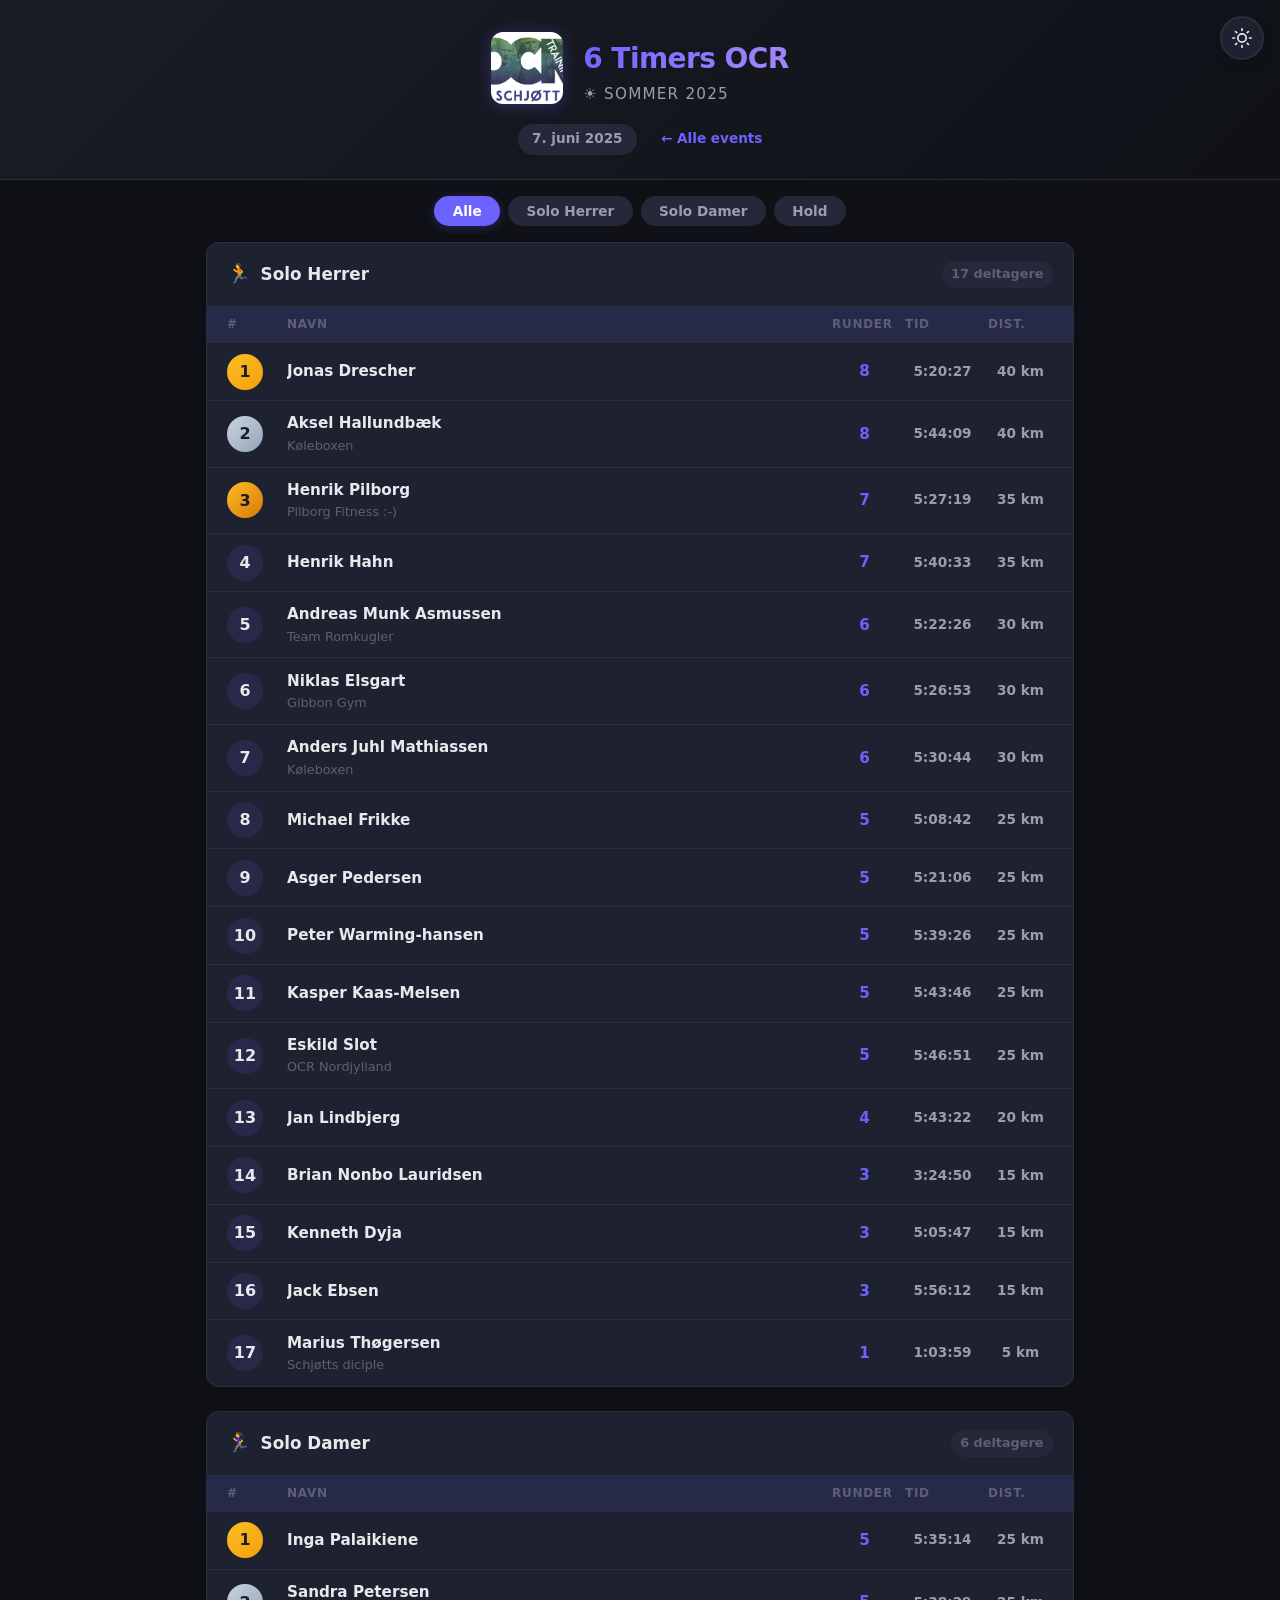
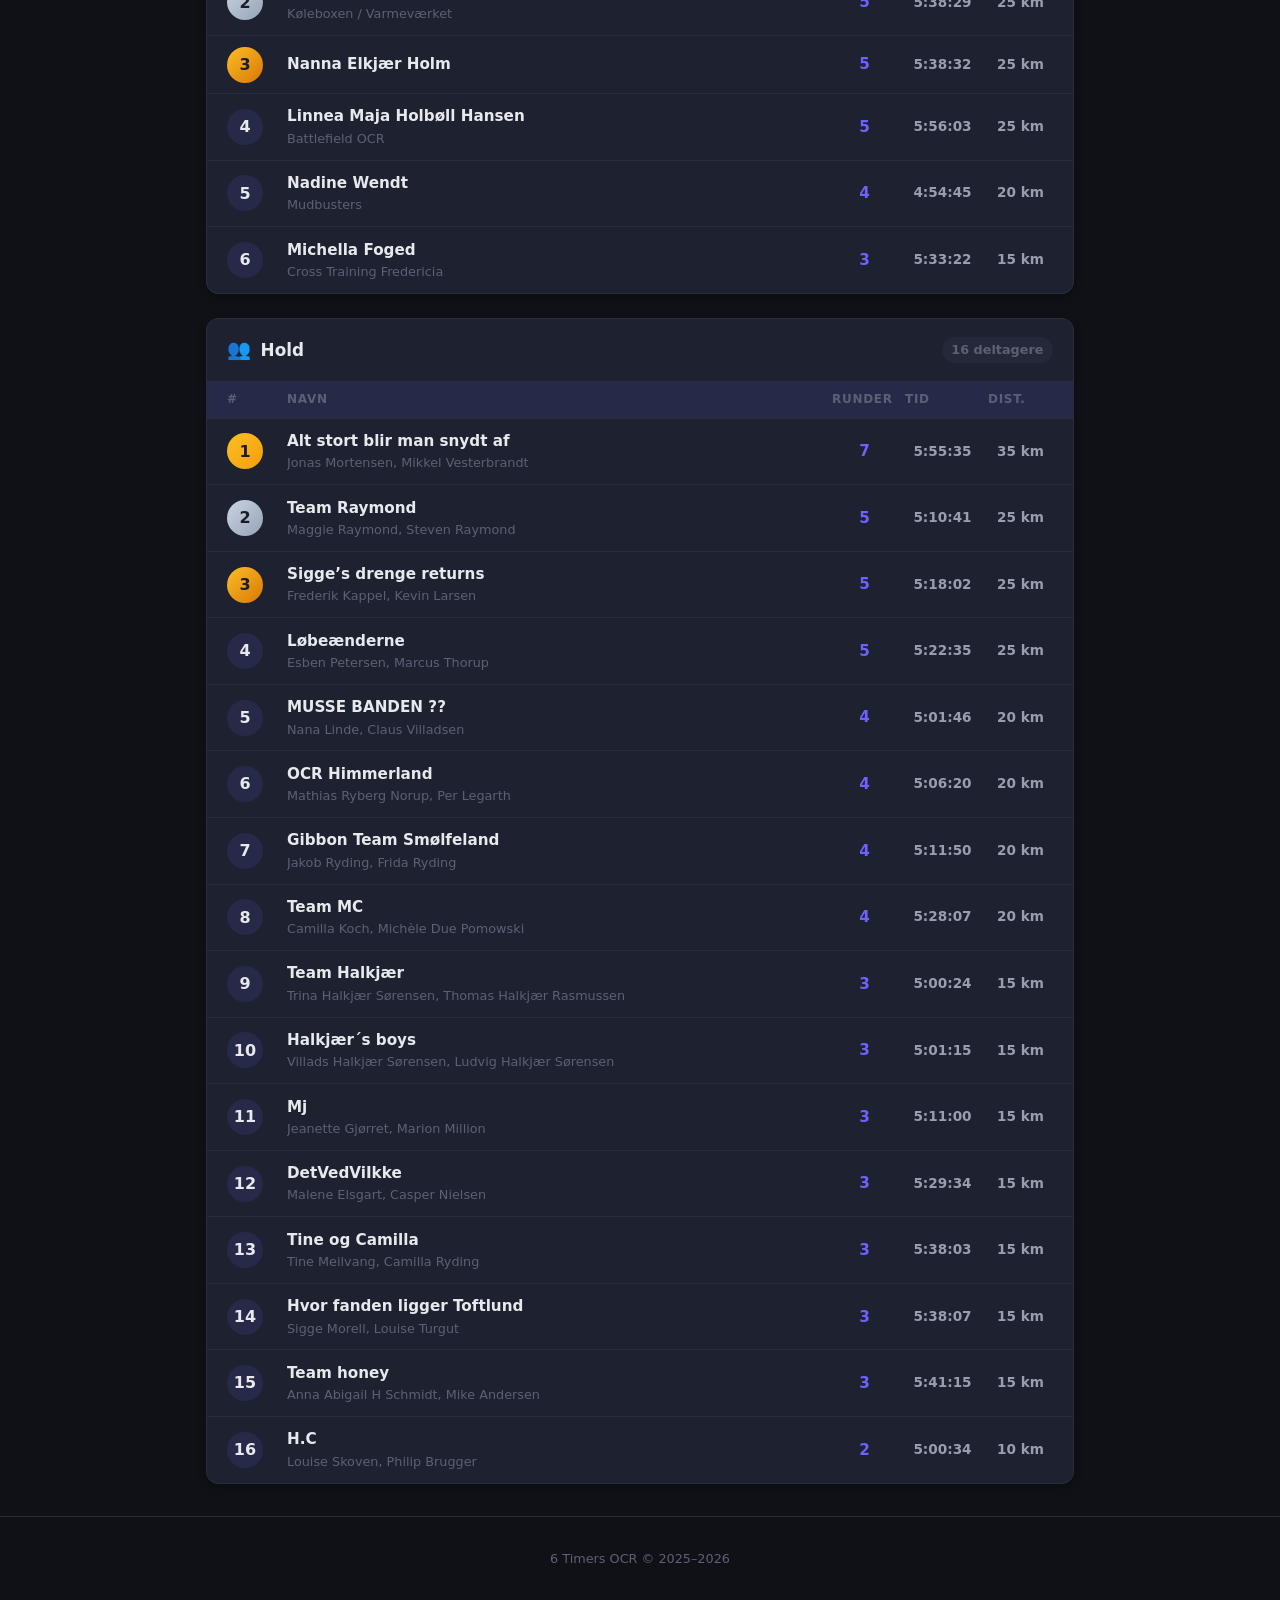
==== sommer-2025.html @ 43be086b "results 2026" ====
<!doctype html>
<html lang="da" data-theme="dark">
  <head>
    <meta charset="UTF-8" />
    <meta name="viewport" content="width=device-width, initial-scale=1.0" />
    <link rel="stylesheet" href="styles.css" />
    <title>Sommer 2025 — 6 Timers OCR</title>
    <link rel="icon" href="ocr.png" type="image/png" />
  </head>
  <body>
    <!-- Theme toggle -->
    <button class="theme-toggle" id="themeToggle" aria-label="Skift tema">
      <svg
        class="icon sun"
        viewBox="0 0 24 24"
        fill="none"
        stroke="currentColor"
        stroke-width="2"
      >
        <circle cx="12" cy="12" r="5" />
        <line x1="12" y1="1" x2="12" y2="3" />
        <line x1="12" y1="21" x2="12" y2="23" />
        <line x1="4.22" y1="4.22" x2="5.64" y2="5.64" />
        <line x1="18.36" y1="18.36" x2="19.78" y2="19.78" />
        <line x1="1" y1="12" x2="3" y2="12" />
        <line x1="21" y1="12" x2="23" y2="12" />
        <line x1="4.22" y1="19.78" x2="5.64" y2="18.36" />
        <line x1="18.36" y1="5.64" x2="19.78" y2="4.22" />
      </svg>
      <svg
        class="icon moon"
        viewBox="0 0 24 24"
        fill="none"
        stroke="currentColor"
        stroke-width="2"
      >
        <path d="M21 12.79A9 9 0 1 1 11.21 3 7 7 0 0 0 21 12.79z" />
      </svg>
    </button>

    <header class="site-header">
      <div class="logo-area">
        <a href="index.html"
          ><img src="ocr.png" alt="6 timers OCR logo" class="logo"
        /></a>
        <div class="header-text">
          <h1>6 Timers OCR</h1>
          <p class="subtitle">&#9728; Sommer 2025</p>
        </div>
      </div>
      <div class="event-meta">
        <span class="event-date-badge">7. juni 2025</span>
        <a href="index.html" class="back-link">&larr; Alle events</a>
      </div>
    </header>

    <div class="category-filters" id="categoryFilters">
      <button class="pill active" data-category="all">Alle</button>
      <button class="pill" data-category="soloMales">Solo Herrer</button>
      <button class="pill" data-category="soloFemales">Solo Damer</button>
      <button class="pill" data-category="teams">Hold</button>
    </div>

    <main class="results-container" id="resultsContainer"></main>

    <div class="overlay-backdrop" id="overlayBackdrop">
      <div class="detail-overlay" id="detailOverlay"></div>
    </div>

    <footer class="site-footer">
      <p>6 Timers OCR &copy; 2025&ndash;2026</p>
    </footer>

    <script>
      const EVENT_KEY = "2025_winter";
    </script>
    <script src="app.js"></script>
  </body>
</html>
---- styles.css ----
/* ===== CSS Custom Properties (Theme Tokens) ===== */
:root {
  --font-sans: "Inter", "Segoe UI", system-ui, -apple-system, sans-serif;
  --transition: 0.3s ease;
  --radius-sm: 8px;
  --radius-md: 12px;
  --radius-lg: 20px;
  --shadow-sm: 0 1px 3px rgba(0, 0, 0, 0.08);
  --shadow-md: 0 4px 12px rgba(0, 0, 0, 0.12);
  --shadow-lg: 0 8px 30px rgba(0, 0, 0, 0.18);
  --max-width: 900px;
}

/* ---------- DARK THEME (default) ---------- */
[data-theme="dark"] {
  --bg-primary: #0f1117;
  --bg-secondary: #1a1d27;
  --bg-card: #1e2130;
  --bg-card-hover: #252839;
  --bg-overlay: rgba(0, 0, 0, 0.7);
  --bg-detail: #1a1d27;
  --text-primary: #e8e9ed;
  --text-secondary: #9a9db0;
  --text-muted: #5d6075;
  --accent: #6c63ff;
  --accent-hover: #5a52e0;
  --accent-glow: rgba(108, 99, 255, 0.25);
  --border: #2a2d3a;
  --border-hover: #3d4155;
  --gold: #fbbf24;
  --silver: #94a3b8;
  --bronze: #d97706;
  --pill-bg: #252839;
  --pill-active-bg: var(--accent);
  --pill-active-text: #fff;
  --tab-bg: transparent;
  --tab-active-bg: var(--bg-card);
  --tab-border: var(--accent);
  --rank-bg: rgba(108, 99, 255, 0.12);
  --scrollbar-track: #1a1d27;
  --scrollbar-thumb: #2a2d3a;
  --header-bg: linear-gradient(135deg, #1a1d27 0%, #0f1117 100%);
  --shadow-card: 0 2px 8px rgba(0, 0, 0, 0.3);
}

/* ---------- LIGHT THEME ---------- */
[data-theme="light"] {
  --bg-primary: #f5f6fa;
  --bg-secondary: #ffffff;
  --bg-card: #ffffff;
  --bg-card-hover: #f0f1f5;
  --bg-overlay: rgba(0, 0, 0, 0.4);
  --bg-detail: #ffffff;
  --text-primary: #1a1d27;
  --text-secondary: #5d6075;
  --text-muted: #9a9db0;
  --accent: #5046e5;
  --accent-hover: #4338ca;
  --accent-glow: rgba(80, 70, 229, 0.15);
  --border: #e2e4eb;
  --border-hover: #c8cad5;
  --gold: #d97706;
  --silver: #64748b;
  --bronze: #b45309;
  --pill-bg: #e8e9ed;
  --pill-active-bg: var(--accent);
  --pill-active-text: #fff;
  --tab-bg: transparent;
  --tab-active-bg: var(--bg-card);
  --tab-border: var(--accent);
  --rank-bg: rgba(80, 70, 229, 0.08);
  --scrollbar-track: #f0f1f5;
  --scrollbar-thumb: #d1d3dc;
  --header-bg: linear-gradient(135deg, #ffffff 0%, #f5f6fa 100%);
  --shadow-card: 0 2px 8px rgba(0, 0, 0, 0.06);
}

/* ===== Global Reset & Base ===== */
*,
*::before,
*::after {
  box-sizing: border-box;
  margin: 0;
  padding: 0;
}

html {
  scroll-behavior: smooth;
}

body {
  font-family: var(--font-sans);
  font-size: 16px;
  line-height: 1.6;
  color: var(--text-primary);
  background-color: var(--bg-primary);
  transition:
    background-color var(--transition),
    color var(--transition);
  min-height: 100vh;
  display: flex;
  flex-direction: column;
  align-items: center;
  -webkit-font-smoothing: antialiased;
}

ul {
  list-style: none;
}

/* ===== Scrollbar ===== */
::-webkit-scrollbar {
  width: 8px;
}
::-webkit-scrollbar-track {
  background: var(--scrollbar-track);
}
::-webkit-scrollbar-thumb {
  background: var(--scrollbar-thumb);
  border-radius: 4px;
}

/* ===== Theme Toggle ===== */
.theme-toggle {
  position: fixed;
  top: 1rem;
  right: 1rem;
  z-index: 100;
  width: 44px;
  height: 44px;
  border-radius: 50%;
  border: 2px solid var(--border);
  background: var(--bg-card);
  color: var(--text-primary);
  cursor: pointer;
  display: flex;
  align-items: center;
  justify-content: center;
  transition: all var(--transition);
  box-shadow: var(--shadow-md);
}

.theme-toggle:hover {
  border-color: var(--accent);
  box-shadow: 0 0 16px var(--accent-glow);
  transform: rotate(15deg);
}

.theme-toggle .icon {
  width: 20px;
  height: 20px;
  stroke-linecap: round;
  stroke-linejoin: round;
  transition:
    opacity var(--transition),
    transform var(--transition);
  position: absolute;
}

[data-theme="dark"] .theme-toggle .sun {
  opacity: 1;
  transform: scale(1);
}
[data-theme="dark"] .theme-toggle .moon {
  opacity: 0;
  transform: scale(0.5);
}
[data-theme="light"] .theme-toggle .sun {
  opacity: 0;
  transform: scale(0.5);
}
[data-theme="light"] .theme-toggle .moon {
  opacity: 1;
  transform: scale(1);
}

/* ===== Site Header ===== */
.site-header {
  width: 100%;
  background: var(--header-bg);
  border-bottom: 1px solid var(--border);
  padding: 2rem 1rem 1.5rem;
  transition: background var(--transition);
}

.logo-area {
  display: flex;
  align-items: center;
  justify-content: center;
  gap: 1.25rem;
  max-width: var(--max-width);
  margin: 0 auto;
}

.logo {
  width: 72px;
  height: 72px;
  border-radius: var(--radius-md);
  object-fit: contain;
  filter: drop-shadow(0 2px 8px rgba(108, 99, 255, 0.3));
  transition: transform var(--transition);
}

.logo:hover {
  transform: scale(1.08) rotate(-3deg);
}

.header-text h1 {
  font-size: 1.75rem;
  font-weight: 800;
  letter-spacing: -0.02em;
  background: linear-gradient(135deg, var(--accent), #a78bfa);
  -webkit-background-clip: text;
  -webkit-text-fill-color: transparent;
  background-clip: text;
}

.header-text .subtitle {
  font-size: 0.95rem;
  color: var(--text-secondary);
  font-weight: 500;
  letter-spacing: 0.08em;
  text-transform: uppercase;
}

/* ===== Event Tabs ===== */
.event-tabs {
  display: flex;
  gap: 0.5rem;
  justify-content: center;
  padding: 1.25rem 1rem 0;
  max-width: var(--max-width);
  width: 100%;
}

.tab {
  flex: 1;
  max-width: 220px;
  padding: 0.75rem 1.5rem;
  border: 2px solid var(--border);
  border-radius: var(--radius-md);
  background: var(--tab-bg);
  color: var(--text-secondary);
  cursor: pointer;
  font-family: inherit;
  font-size: 0.9rem;
  font-weight: 600;
  display: flex;
  flex-direction: column;
  align-items: center;
  gap: 0.15rem;
  transition: all var(--transition);
}

.tab:hover {
  border-color: var(--border-hover);
  background: var(--bg-card);
}

.tab.active {
  border-color: var(--accent);
  background: var(--tab-active-bg);
  color: var(--text-primary);
  box-shadow: 0 0 12px var(--accent-glow);
}

.tab-season {
  font-size: 0.85rem;
}

.tab-year {
  font-size: 1.1rem;
  font-weight: 800;
}

/* ===== Event Info Banner ===== */
.event-info {
  text-align: center;
  padding: 1rem 1rem 0;
  max-width: var(--max-width);
  width: 100%;
}

.event-info .event-name {
  font-size: 1.2rem;
  font-weight: 700;
  color: var(--text-primary);
  margin-bottom: 0.25rem;
}

.event-info .event-date {
  font-size: 0.9rem;
  color: var(--text-secondary);
}

/* ===== Category Filter Pills ===== */
.category-filters {
  display: flex;
  gap: 0.5rem;
  justify-content: center;
  flex-wrap: wrap;
  padding: 1rem;
  max-width: var(--max-width);
  width: 100%;
}

.pill {
  padding: 0.45rem 1.15rem;
  border-radius: 999px;
  border: none;
  background: var(--pill-bg);
  color: var(--text-secondary);
  font-family: inherit;
  font-size: 0.85rem;
  font-weight: 600;
  cursor: pointer;
  transition: all var(--transition);
}

.pill:hover {
  background: var(--border-hover);
  color: var(--text-primary);
}

.pill.active {
  background: var(--pill-active-bg);
  color: var(--pill-active-text);
  box-shadow: 0 2px 10px var(--accent-glow);
}

/* ===== Results Container ===== */
.results-container {
  width: 100%;
  max-width: var(--max-width);
  padding: 0 1rem 2rem;
  display: flex;
  flex-direction: column;
  gap: 1.5rem;
}

/* ===== Category Section ===== */
.category-section {
  background: var(--bg-card);
  border: 1px solid var(--border);
  border-radius: var(--radius-md);
  overflow: hidden;
  box-shadow: var(--shadow-card);
  transition:
    background var(--transition),
    border-color var(--transition);
}

.category-section.hidden {
  display: none;
}

.category-title {
  padding: 1rem 1.25rem;
  font-size: 1.05rem;
  font-weight: 700;
  color: var(--text-primary);
  border-bottom: 1px solid var(--border);
  display: flex;
  align-items: center;
  gap: 0.6rem;
}

.category-title .cat-icon {
  font-size: 1.2rem;
}

.category-title .cat-count {
  margin-left: auto;
  font-size: 0.8rem;
  font-weight: 600;
  color: var(--text-muted);
  background: var(--pill-bg);
  padding: 0.2rem 0.6rem;
  border-radius: 999px;
}

/* ===== Results Table ===== */
.results-table {
  width: 100%;
}

.results-row {
  display: grid;
  grid-template-columns: 52px 1fr 65px 75px 65px;
  align-items: center;
  padding: 0.65rem 1.25rem;
  border-bottom: 1px solid var(--border);
  cursor: pointer;
  transition: background var(--transition);
  gap: 0.5rem;
}

.results-row:last-child {
  border-bottom: none;
}

.results-row:hover {
  background: var(--bg-card-hover);
}

.results-row.table-header {
  cursor: default;
  font-size: 0.75rem;
  font-weight: 700;
  text-transform: uppercase;
  letter-spacing: 0.06em;
  color: var(--text-muted);
  padding: 0.5rem 1.25rem;
  background: var(--rank-bg);
}

.results-row.table-header:hover {
  background: var(--rank-bg);
}

/* Rank */
.rank-cell {
  font-weight: 800;
  font-size: 1rem;
  width: 36px;
  height: 36px;
  display: flex;
  align-items: center;
  justify-content: center;
  border-radius: 50%;
  background: var(--rank-bg);
  color: var(--text-primary);
  flex-shrink: 0;
}

.rank-cell.gold {
  background: linear-gradient(135deg, #fbbf24, #f59e0b);
  color: #1a1d27;
}

.rank-cell.silver {
  background: linear-gradient(135deg, #cbd5e1, #94a3b8);
  color: #1a1d27;
}

.rank-cell.bronze {
  background: linear-gradient(135deg, #fbbf24, #d97706);
  color: #1a1d27;
}

/* Name area */
.name-cell {
  display: flex;
  flex-direction: column;
  min-width: 0;
}

.athlete-name {
  font-weight: 600;
  font-size: 0.95rem;
  color: var(--text-primary);
  white-space: nowrap;
  overflow: hidden;
  text-overflow: ellipsis;
}

.athlete-club {
  font-size: 0.8rem;
  color: var(--text-muted);
  white-space: nowrap;
  overflow: hidden;
  text-overflow: ellipsis;
}

/* Laps */
.laps-cell {
  font-weight: 700;
  font-size: 0.95rem;
  color: var(--accent);
  text-align: center;
  white-space: nowrap;
}

/* Total time */
.time-cell {
  font-size: 0.85rem;
  font-weight: 600;
  font-variant-numeric: tabular-nums;
  color: var(--text-secondary);
  text-align: center;
  white-space: nowrap;
}

/* Distance */
.distance-cell {
  font-size: 0.85rem;
  font-weight: 600;
  color: var(--text-secondary);
  text-align: center;
  white-space: nowrap;
}

/* ===== Overlay / Detail View ===== */
.overlay-backdrop {
  position: fixed;
  inset: 0;
  z-index: 200;
  background: var(--bg-overlay);
  display: flex;
  align-items: center;
  justify-content: center;
  opacity: 0;
  pointer-events: none;
  transition: opacity var(--transition);
  padding: 1rem;
}

.overlay-backdrop.open {
  opacity: 1;
  pointer-events: auto;
}

.detail-overlay {
  background: var(--bg-detail);
  border: 1px solid var(--border);
  border-radius: var(--radius-lg);
  width: 100%;
  max-width: 560px;
  max-height: 90vh;
  overflow-y: auto;
  box-shadow: var(--shadow-lg);
  transform: translateY(20px) scale(0.97);
  transition:
    transform var(--transition),
    background var(--transition);
  position: relative;
}

.overlay-backdrop.open .detail-overlay {
  transform: translateY(0) scale(1);
}

.detail-header {
  padding: 1.5rem 1.5rem 1rem;
  text-align: center;
  border-bottom: 1px solid var(--border);
}

.detail-header .detail-event {
  font-size: 0.8rem;
  text-transform: uppercase;
  letter-spacing: 0.08em;
  color: var(--accent);
  font-weight: 700;
  margin-bottom: 0.25rem;
}

.detail-header .detail-name {
  font-size: 1.35rem;
  font-weight: 800;
  color: var(--text-primary);
  margin-bottom: 0.15rem;
}

.detail-header .detail-members {
  font-size: 0.85rem;
  color: var(--text-muted);
  font-style: italic;
}

.detail-header .detail-stats {
  display: flex;
  gap: 1.5rem;
  justify-content: center;
  margin-top: 0.75rem;
}

.detail-stat {
  text-align: center;
}

.detail-stat .stat-value {
  font-size: 1.5rem;
  font-weight: 800;
  color: var(--accent);
}

.detail-stat .stat-label {
  font-size: 0.7rem;
  text-transform: uppercase;
  letter-spacing: 0.06em;
  color: var(--text-muted);
  font-weight: 600;
}

/* Rounds table inside detail */
.rounds-list {
  padding: 0.5rem 0;
}

.round-row {
  display: grid;
  grid-template-columns: 50px 1fr 1fr;
  padding: 0.55rem 1.5rem;
  border-bottom: 1px solid var(--border);
  font-size: 0.9rem;
  align-items: center;
}

.round-row:last-child {
  border-bottom: none;
}

.round-row.round-header {
  font-size: 0.72rem;
  font-weight: 700;
  text-transform: uppercase;
  letter-spacing: 0.06em;
  color: var(--text-muted);
  background: var(--rank-bg);
}

.round-num {
  font-weight: 700;
  color: var(--text-primary);
}

.round-duration {
  color: var(--text-secondary);
  font-variant-numeric: tabular-nums;
}

.round-time {
  color: var(--text-muted);
  font-variant-numeric: tabular-nums;
  text-align: right;
}

/* Close button */
.detail-close {
  display: block;
  margin: 1rem auto 1.25rem;
  padding: 0.6rem 2.5rem;
  border-radius: 999px;
  border: 2px solid var(--accent);
  background: transparent;
  color: var(--accent);
  font-family: inherit;
  font-size: 0.95rem;
  font-weight: 700;
  cursor: pointer;
  transition: all var(--transition);
}

.detail-close:hover {
  background: var(--accent);
  color: #fff;
  box-shadow: 0 4px 16px var(--accent-glow);
}

/* ===== Footer ===== */
.site-footer {
  width: 100%;
  text-align: center;
  padding: 2rem 1rem;
  font-size: 0.8rem;
  color: var(--text-muted);
  border-top: 1px solid var(--border);
  margin-top: auto;
}

/* ===== Loading state ===== */
.loading {
  text-align: center;
  padding: 3rem 1rem;
  color: var(--text-muted);
  font-size: 0.95rem;
}

.loading::after {
  content: "";
  display: block;
  width: 32px;
  height: 32px;
  margin: 1rem auto 0;
  border: 3px solid var(--border);
  border-top-color: var(--accent);
  border-radius: 50%;
  animation: spin 0.8s linear infinite;
}

@keyframes spin {
  to {
    transform: rotate(360deg);
  }
}

/* ===== Responsive ===== */
@media (max-width: 600px) {
  .header-text h1 {
    font-size: 1.35rem;
  }

  .logo {
    width: 56px;
    height: 56px;
  }

  .event-tabs {
    gap: 0.35rem;
    padding: 1rem 0.75rem 0;
  }

  .tab {
    padding: 0.6rem 0.75rem;
    font-size: 0.82rem;
  }

  .results-row {
    grid-template-columns: 36px 1fr 50px 60px 50px;
    padding: 0.55rem 0.75rem;
    gap: 0.5rem;
  }

  .rank-cell {
    width: 30px;
    height: 30px;
    font-size: 0.85rem;
  }

  .athlete-name {
    font-size: 0.88rem;
  }

  .category-title {
    padding: 0.75rem 0.75rem;
    font-size: 0.95rem;
  }

  .round-row {
    padding: 0.5rem 0.75rem;
    font-size: 0.82rem;
  }

  .detail-header {
    padding: 1rem 1rem 0.75rem;
  }

  .detail-header .detail-name {
    font-size: 1.15rem;
  }

  .theme-toggle {
    top: 0.65rem;
    right: 0.65rem;
    width: 38px;
    height: 38px;
  }

  .theme-toggle .icon {
    width: 17px;
    height: 17px;
  }
}

/* ===== Event Meta (event pages) ===== */
.event-meta {
  display: flex;
  align-items: center;
  justify-content: center;
  gap: 1.5rem;
  margin-top: 0.75rem;
  max-width: var(--max-width);
  margin-inline: auto;
}

.event-date-badge {
  font-size: 0.85rem;
  font-weight: 600;
  color: var(--text-secondary);
  background: var(--pill-bg);
  padding: 0.3rem 0.9rem;
  border-radius: 999px;
}

.back-link {
  font-size: 0.85rem;
  font-weight: 600;
  color: var(--accent);
  text-decoration: none;
  transition: color var(--transition);
}

.back-link:hover {
  color: var(--accent-hover);
  text-decoration: underline;
}

/* ===== Landing Page ===== */
.landing-events {
  width: 100%;
  max-width: var(--max-width);
  padding: 2rem 1rem;
}

.landing-heading {
  text-align: center;
  font-size: 1.2rem;
  font-weight: 700;
  color: var(--text-secondary);
  margin-bottom: 1.5rem;
  text-transform: uppercase;
  letter-spacing: 0.06em;
}

.event-cards {
  display: flex;
  flex-direction: column;
  gap: 1rem;
}

.event-card {
  display: flex;
  align-items: center;
  gap: 1.25rem;
  padding: 1.25rem 1.5rem;
  background: var(--bg-card);
  border: 1px solid var(--border);
  border-radius: var(--radius-md);
  text-decoration: none;
  color: inherit;
  cursor: pointer;
  transition: all var(--transition);
  box-shadow: var(--shadow-card);
}

.event-card:hover {
  border-color: var(--accent);
  background: var(--bg-card-hover);
  box-shadow: 0 0 20px var(--accent-glow);
  transform: translateY(-2px);
}

.event-card-icon {
  font-size: 2.2rem;
  flex-shrink: 0;
  width: 56px;
  height: 56px;
  display: flex;
  align-items: center;
  justify-content: center;
  background: var(--rank-bg);
  border-radius: var(--radius-sm);
}

.event-card-body {
  flex: 1;
  min-width: 0;
}

.event-card-body h3 {
  font-size: 1.15rem;
  font-weight: 700;
  color: var(--text-primary);
  margin-bottom: 0.1rem;
}

.event-card-date {
  font-size: 0.85rem;
  color: var(--accent);
  font-weight: 600;
}

.event-card-desc {
  font-size: 0.82rem;
  color: var(--text-muted);
  margin-top: 0.15rem;
}

.event-card-arrow {
  font-size: 1.4rem;
  color: var(--text-muted);
  transition:
    transform var(--transition),
    color var(--transition);
  flex-shrink: 0;
}

.event-card:hover .event-card-arrow {
  color: var(--accent);
  transform: translateX(4px);
}

/* ===== Invalid Round Styling ===== */
.round-row.round-invalid {
  text-decoration: line-through;
  text-decoration-color: var(--text-muted);
  opacity: 0.45;
}

/* ===== Animations ===== */
.category-section {
  animation: fadeSlideIn 0.4s ease both;
}

.category-section:nth-child(2) {
  animation-delay: 0.08s;
}
.category-section:nth-child(3) {
  animation-delay: 0.16s;
}

@keyframes fadeSlideIn {
  from {
    opacity: 0;
    transform: translateY(12px);
  }
  to {
    opacity: 1;
    transform: translateY(0);
  }
}
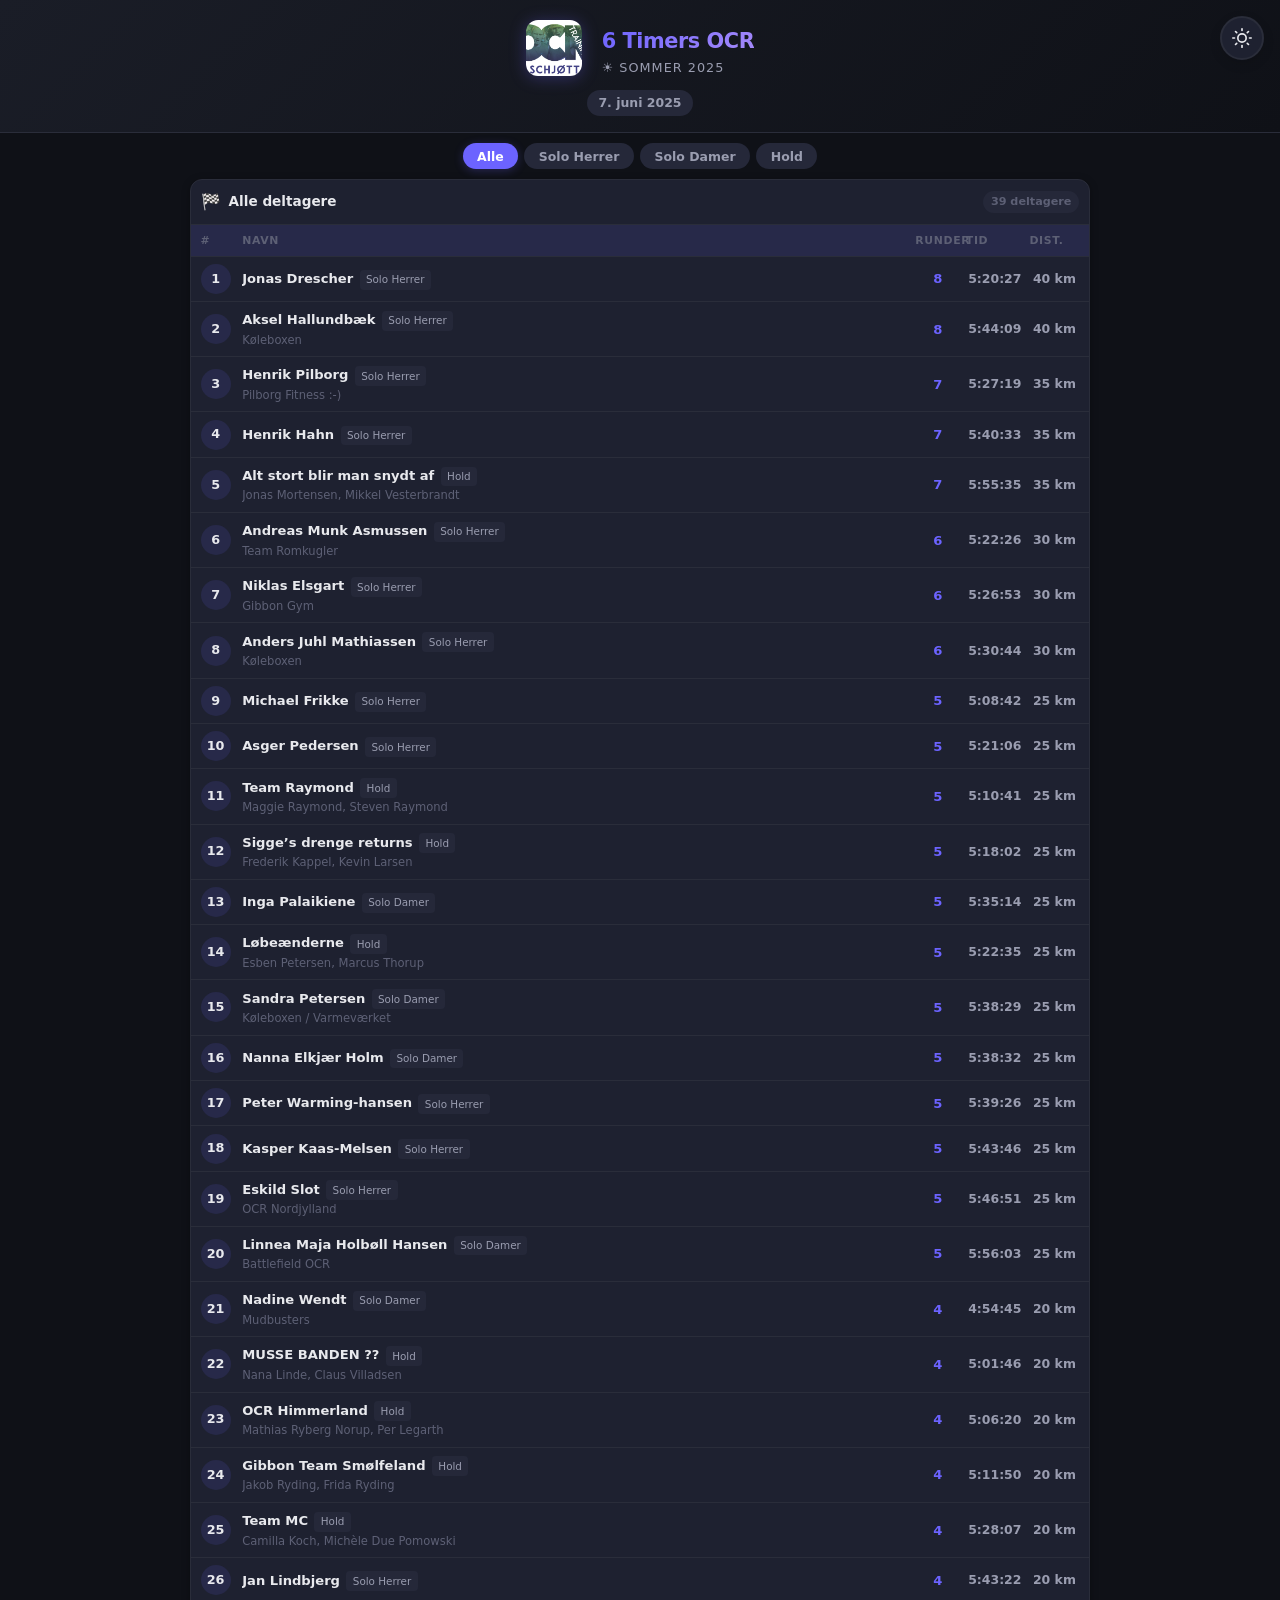
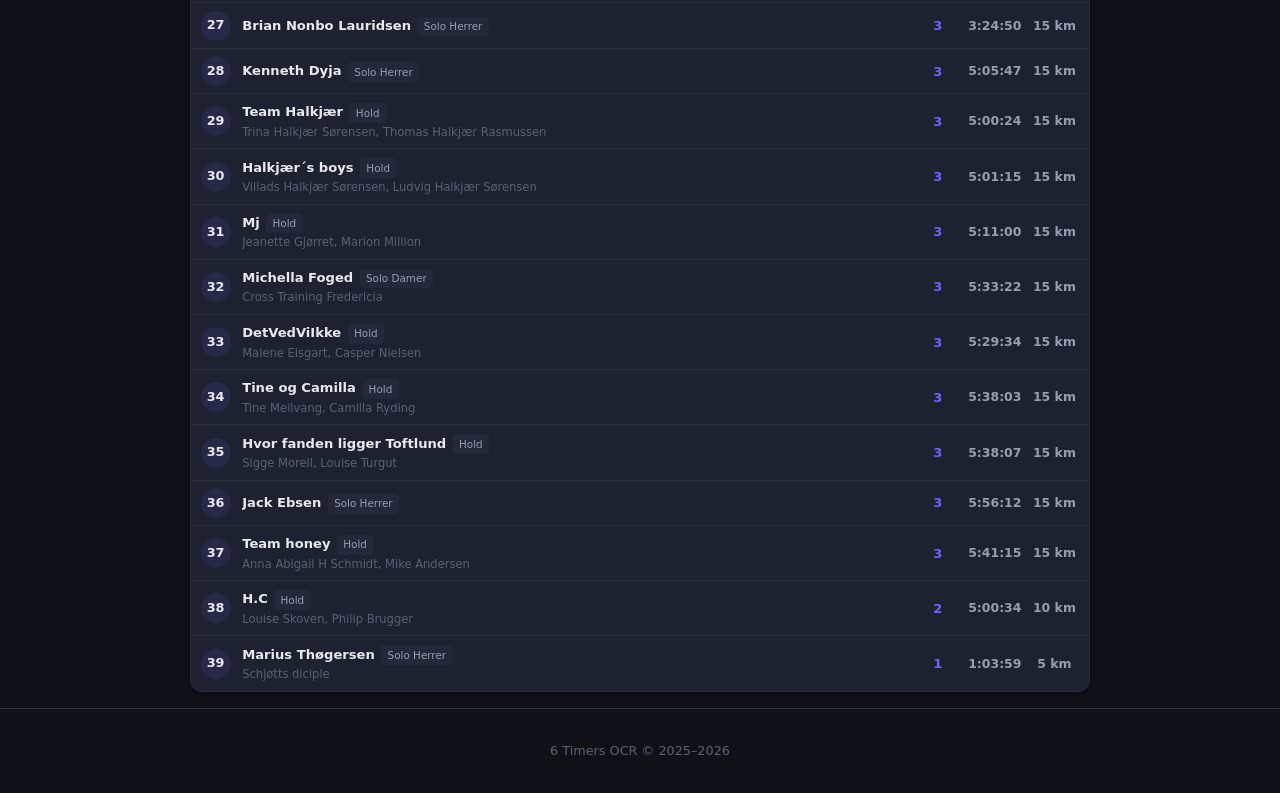
==== commit 63f0902e: "scoreboard" ====
--- a/sommer-2025.html
+++ b/sommer-2025.html
@@ -50,7 +50,6 @@
       </div>
       <div class="event-meta">
         <span class="event-date-badge">7. juni 2025</span>
-        <a href="index.html" class="back-link">&larr; Alle events</a>
       </div>
     </header>
 
--- a/styles.css
+++ b/styles.css
@@ -27,9 +27,7 @@
   --accent-glow: rgba(108, 99, 255, 0.25);
   --border: #2a2d3a;
   --border-hover: #3d4155;
-  --gold: #fbbf24;
-  --silver: #94a3b8;
-  --bronze: #d97706;
+
   --pill-bg: #252839;
   --pill-active-bg: var(--accent);
   --pill-active-text: #fff;
@@ -59,9 +57,7 @@
   --accent-glow: rgba(80, 70, 229, 0.15);
   --border: #e2e4eb;
   --border-hover: #c8cad5;
-  --gold: #d97706;
-  --silver: #64748b;
-  --bronze: #b45309;
+
   --pill-bg: #e8e9ed;
   --pill-active-bg: var(--accent);
   --pill-active-text: #fff;
@@ -179,7 +175,7 @@
   width: 100%;
   background: var(--header-bg);
   border-bottom: 1px solid var(--border);
-  padding: 2rem 1rem 1.5rem;
+  padding: 1.25rem 0.75rem 1rem;
   transition: background var(--transition);
 }
 
@@ -193,8 +189,8 @@
 }
 
 .logo {
-  width: 72px;
-  height: 72px;
+  width: 56px;
+  height: 56px;
   border-radius: var(--radius-md);
   object-fit: contain;
   filter: drop-shadow(0 2px 8px rgba(108, 99, 255, 0.3));
@@ -206,7 +202,7 @@
 }
 
 .header-text h1 {
-  font-size: 1.75rem;
+  font-size: 1.3rem;
   font-weight: 800;
   letter-spacing: -0.02em;
   background: linear-gradient(135deg, var(--accent), #a78bfa);
@@ -216,7 +212,7 @@
 }
 
 .header-text .subtitle {
-  font-size: 0.95rem;
+  font-size: 0.8rem;
   color: var(--text-secondary);
   font-weight: 500;
   letter-spacing: 0.08em;
@@ -296,22 +292,22 @@
 /* ===== Category Filter Pills ===== */
 .category-filters {
   display: flex;
-  gap: 0.5rem;
+  gap: 0.4rem;
   justify-content: center;
   flex-wrap: wrap;
-  padding: 1rem;
+  padding: 0.6rem 0.5rem;
   max-width: var(--max-width);
   width: 100%;
 }
 
 .pill {
-  padding: 0.45rem 1.15rem;
+  padding: 0.35rem 0.9rem;
   border-radius: 999px;
   border: none;
   background: var(--pill-bg);
   color: var(--text-secondary);
   font-family: inherit;
-  font-size: 0.85rem;
+  font-size: 0.78rem;
   font-weight: 600;
   cursor: pointer;
   transition: all var(--transition);
@@ -332,10 +328,10 @@
 .results-container {
   width: 100%;
   max-width: var(--max-width);
-  padding: 0 1rem 2rem;
+  padding: 0 0 1rem;
   display: flex;
   flex-direction: column;
-  gap: 1.5rem;
+  gap: 1rem;
 }
 
 /* ===== Category Section ===== */
@@ -355,27 +351,27 @@
 }
 
 .category-title {
-  padding: 1rem 1.25rem;
-  font-size: 1.05rem;
+  padding: 0.6rem 0.6rem;
+  font-size: 0.85rem;
   font-weight: 700;
   color: var(--text-primary);
   border-bottom: 1px solid var(--border);
   display: flex;
   align-items: center;
-  gap: 0.6rem;
+  gap: 0.5rem;
 }
 
 .category-title .cat-icon {
-  font-size: 1.2rem;
+  font-size: 1rem;
 }
 
 .category-title .cat-count {
   margin-left: auto;
-  font-size: 0.8rem;
+  font-size: 0.7rem;
   font-weight: 600;
   color: var(--text-muted);
   background: var(--pill-bg);
-  padding: 0.2rem 0.6rem;
+  padding: 0.15rem 0.5rem;
   border-radius: 999px;
 }
 
@@ -386,31 +382,45 @@
 
 .results-row {
   display: grid;
-  grid-template-columns: 52px 1fr 65px 75px 65px;
-  align-items: center;
-  padding: 0.65rem 1.25rem;
+  grid-template-columns: 36px 1fr 45px 58px 50px;
+  align-items: center;
+  padding: 0.45rem 0.6rem;
   border-bottom: 1px solid var(--border);
   cursor: pointer;
   transition: background var(--transition);
-  gap: 0.5rem;
+  gap: 0.35rem;
 }
 
 .results-row:last-child {
   border-bottom: none;
 }
 
+/* Category tag inside name cell for "Alle" view */
+.cat-tag {
+  display: inline-block;
+  font-size: 0.65rem;
+  font-weight: 500;
+  padding: 0.1rem 0.4rem;
+  border-radius: 4px;
+  background: var(--pill-bg);
+  color: var(--text-secondary);
+  white-space: nowrap;
+  vertical-align: middle;
+  margin-left: 0.4rem;
+}
+
 .results-row:hover {
   background: var(--bg-card-hover);
 }
 
 .results-row.table-header {
   cursor: default;
-  font-size: 0.75rem;
+  font-size: 0.68rem;
   font-weight: 700;
   text-transform: uppercase;
   letter-spacing: 0.06em;
   color: var(--text-muted);
-  padding: 0.5rem 1.25rem;
+  padding: 0.4rem 0.6rem;
   background: var(--rank-bg);
 }
 
@@ -421,9 +431,9 @@
 /* Rank */
 .rank-cell {
   font-weight: 800;
-  font-size: 1rem;
-  width: 36px;
-  height: 36px;
+  font-size: 0.8rem;
+  width: 30px;
+  height: 30px;
   display: flex;
   align-items: center;
   justify-content: center;
@@ -433,21 +443,6 @@
   flex-shrink: 0;
 }
 
-.rank-cell.gold {
-  background: linear-gradient(135deg, #fbbf24, #f59e0b);
-  color: #1a1d27;
-}
-
-.rank-cell.silver {
-  background: linear-gradient(135deg, #cbd5e1, #94a3b8);
-  color: #1a1d27;
-}
-
-.rank-cell.bronze {
-  background: linear-gradient(135deg, #fbbf24, #d97706);
-  color: #1a1d27;
-}
-
 /* Name area */
 .name-cell {
   display: flex;
@@ -457,7 +452,7 @@
 
 .athlete-name {
   font-weight: 600;
-  font-size: 0.95rem;
+  font-size: 0.82rem;
   color: var(--text-primary);
   white-space: nowrap;
   overflow: hidden;
@@ -465,7 +460,7 @@
 }
 
 .athlete-club {
-  font-size: 0.8rem;
+  font-size: 0.72rem;
   color: var(--text-muted);
   white-space: nowrap;
   overflow: hidden;
@@ -475,7 +470,7 @@
 /* Laps */
 .laps-cell {
   font-weight: 700;
-  font-size: 0.95rem;
+  font-size: 0.82rem;
   color: var(--accent);
   text-align: center;
   white-space: nowrap;
@@ -483,7 +478,7 @@
 
 /* Total time */
 .time-cell {
-  font-size: 0.85rem;
+  font-size: 0.78rem;
   font-weight: 600;
   font-variant-numeric: tabular-nums;
   color: var(--text-secondary);
@@ -493,7 +488,7 @@
 
 /* Distance */
 .distance-cell {
-  font-size: 0.85rem;
+  font-size: 0.78rem;
   font-weight: 600;
   color: var(--text-secondary);
   text-align: center;
@@ -697,69 +692,143 @@
 
 /* ===== Responsive ===== */
 @media (max-width: 600px) {
+  .site-header {
+    padding: 0.75rem 0.5rem;
+  }
+
   .header-text h1 {
-    font-size: 1.35rem;
+    font-size: 1.1rem;
+  }
+
+  .header-text .subtitle {
+    font-size: 0.7rem;
   }
 
   .logo {
-    width: 56px;
-    height: 56px;
+    width: 44px;
+    height: 44px;
+  }
+
+  .logo-area {
+    gap: 0.75rem;
   }
 
   .event-tabs {
-    gap: 0.35rem;
-    padding: 1rem 0.75rem 0;
+    gap: 0.25rem;
+    padding: 0.5rem 0.25rem 0;
   }
 
   .tab {
-    padding: 0.6rem 0.75rem;
-    font-size: 0.82rem;
+    padding: 0.45rem 0.5rem;
+    font-size: 0.75rem;
+  }
+
+  .category-section {
+    border-radius: 0;
+    border-left: none;
+    border-right: none;
   }
 
   .results-row {
-    grid-template-columns: 36px 1fr 50px 60px 50px;
-    padding: 0.55rem 0.75rem;
-    gap: 0.5rem;
+    grid-template-columns: 28px 1fr 38px 52px 42px;
+    padding: 0.35rem 0.4rem;
+    gap: 0.25rem;
+  }
+
+  .results-row.table-header {
+    padding: 0.3rem 0.4rem;
+    font-size: 0.6rem;
   }
 
   .rank-cell {
-    width: 30px;
-    height: 30px;
-    font-size: 0.85rem;
+    width: 24px;
+    height: 24px;
+    font-size: 0.7rem;
   }
 
   .athlete-name {
-    font-size: 0.88rem;
+    font-size: 0.75rem;
+  }
+
+  .athlete-club {
+    font-size: 0.65rem;
+  }
+
+  .cat-tag {
+    font-size: 0.55rem;
+    padding: 0.05rem 0.3rem;
+    margin-left: 0.25rem;
+  }
+
+  .laps-cell {
+    font-size: 0.75rem;
+  }
+
+  .time-cell,
+  .distance-cell {
+    font-size: 0.7rem;
   }
 
   .category-title {
-    padding: 0.75rem 0.75rem;
-    font-size: 0.95rem;
+    padding: 0.5rem 0.4rem;
+    font-size: 0.78rem;
+  }
+
+  .category-filters {
+    padding: 0.4rem 0.25rem;
+    gap: 0.3rem;
+  }
+
+  .pill {
+    padding: 0.3rem 0.7rem;
+    font-size: 0.72rem;
   }
 
   .round-row {
-    padding: 0.5rem 0.75rem;
-    font-size: 0.82rem;
+    padding: 0.4rem 0.5rem;
+    font-size: 0.78rem;
+  }
+
+  .detail-overlay {
+    border-radius: var(--radius-md);
+    max-height: 85vh;
   }
 
   .detail-header {
-    padding: 1rem 1rem 0.75rem;
+    padding: 0.75rem 0.75rem 0.6rem;
   }
 
   .detail-header .detail-name {
-    font-size: 1.15rem;
+    font-size: 1rem;
+  }
+
+  .detail-header .detail-event {
+    font-size: 0.7rem;
+  }
+
+  .detail-stat .stat-value {
+    font-size: 1.2rem;
   }
 
   .theme-toggle {
-    top: 0.65rem;
-    right: 0.65rem;
-    width: 38px;
-    height: 38px;
+    top: 0.5rem;
+    right: 0.5rem;
+    width: 34px;
+    height: 34px;
   }
 
   .theme-toggle .icon {
-    width: 17px;
-    height: 17px;
+    width: 15px;
+    height: 15px;
+  }
+
+  .event-meta {
+    margin-top: 0.4rem;
+  }
+
+  .event-date-badge {
+    font-size: 0.72rem;
+    padding: 0.2rem 0.6rem;
   }
 }
 
@@ -768,33 +837,22 @@
   display: flex;
   align-items: center;
   justify-content: center;
-  gap: 1.5rem;
-  margin-top: 0.75rem;
+  gap: 1rem;
+  margin-top: 0.4rem;
   max-width: var(--max-width);
   margin-inline: auto;
 }
 
 .event-date-badge {
-  font-size: 0.85rem;
+  font-size: 0.78rem;
   font-weight: 600;
   color: var(--text-secondary);
   background: var(--pill-bg);
-  padding: 0.3rem 0.9rem;
+  padding: 0.2rem 0.7rem;
   border-radius: 999px;
 }
 
-.back-link {
-  font-size: 0.85rem;
-  font-weight: 600;
-  color: var(--accent);
-  text-decoration: none;
-  transition: color var(--transition);
-}
-
-.back-link:hover {
-  color: var(--accent-hover);
-  text-decoration: underline;
-}
+
 
 /* ===== Landing Page ===== */
 .landing-events {
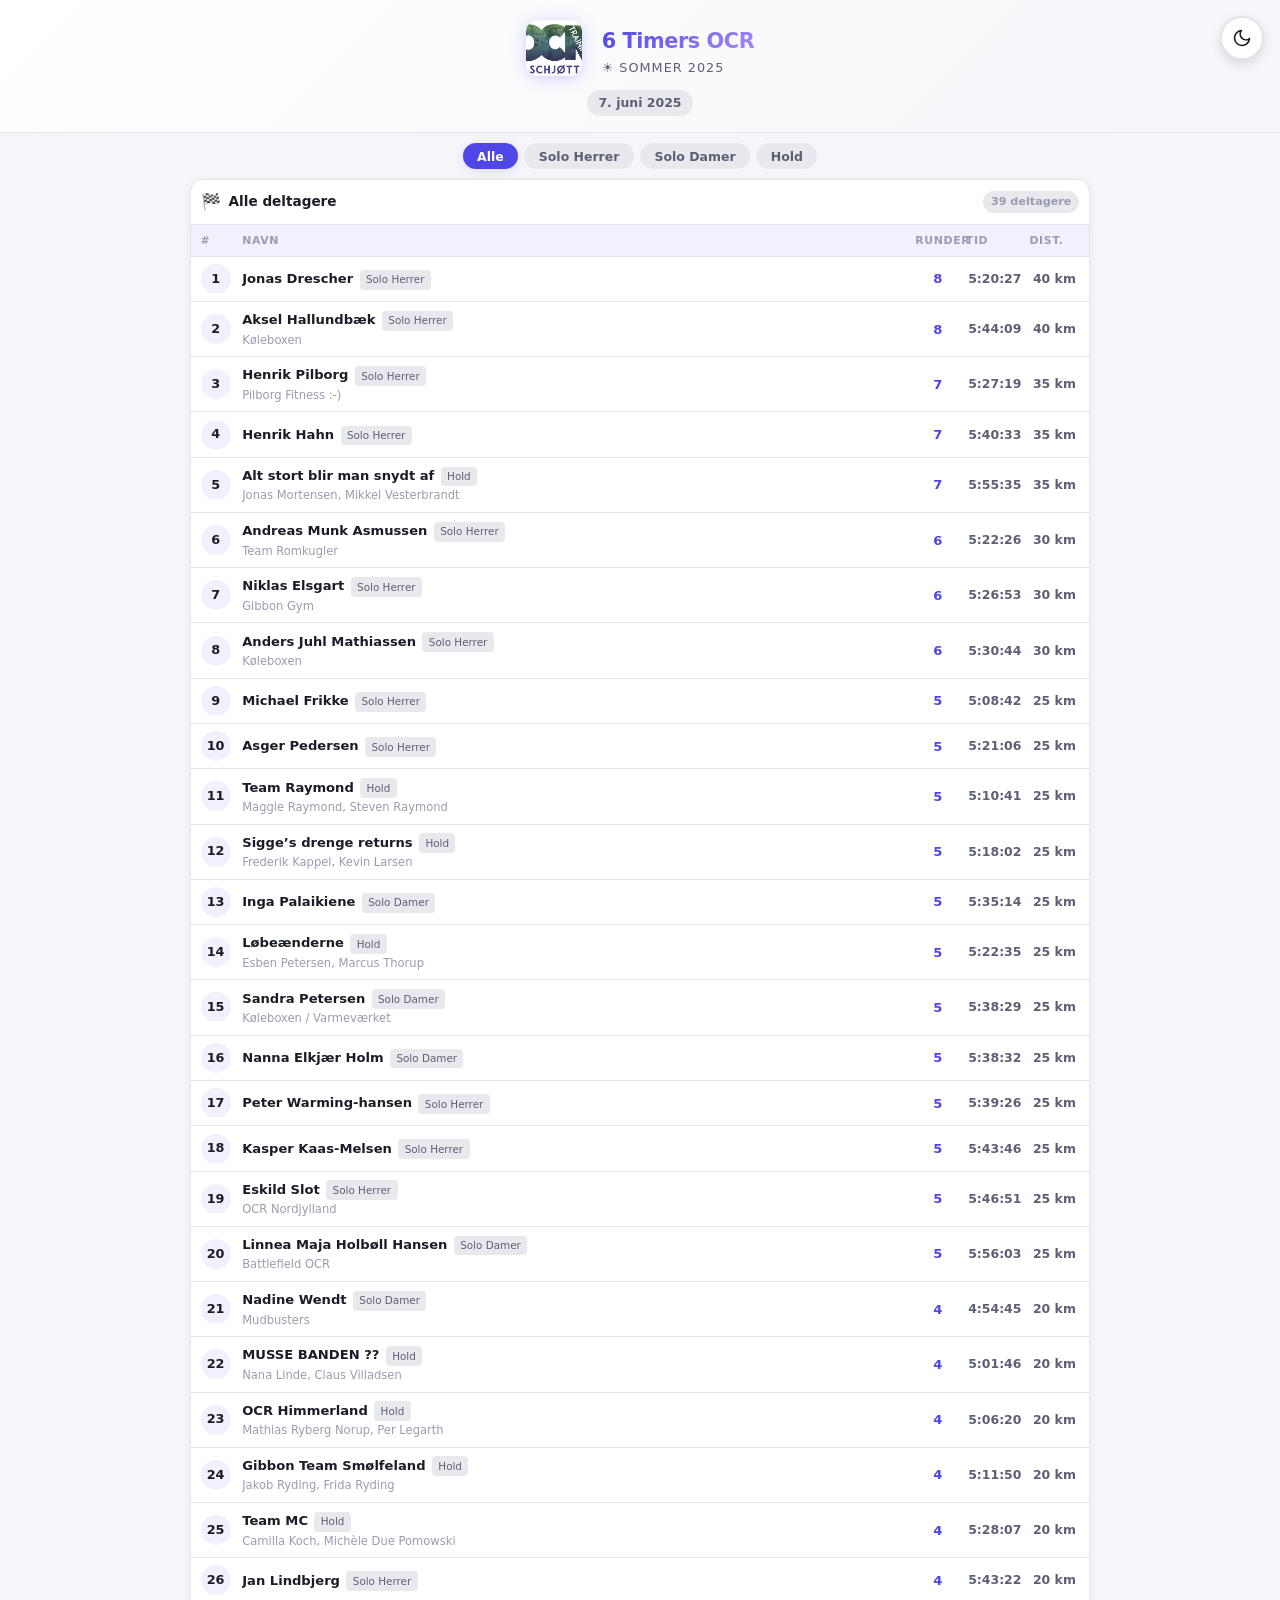
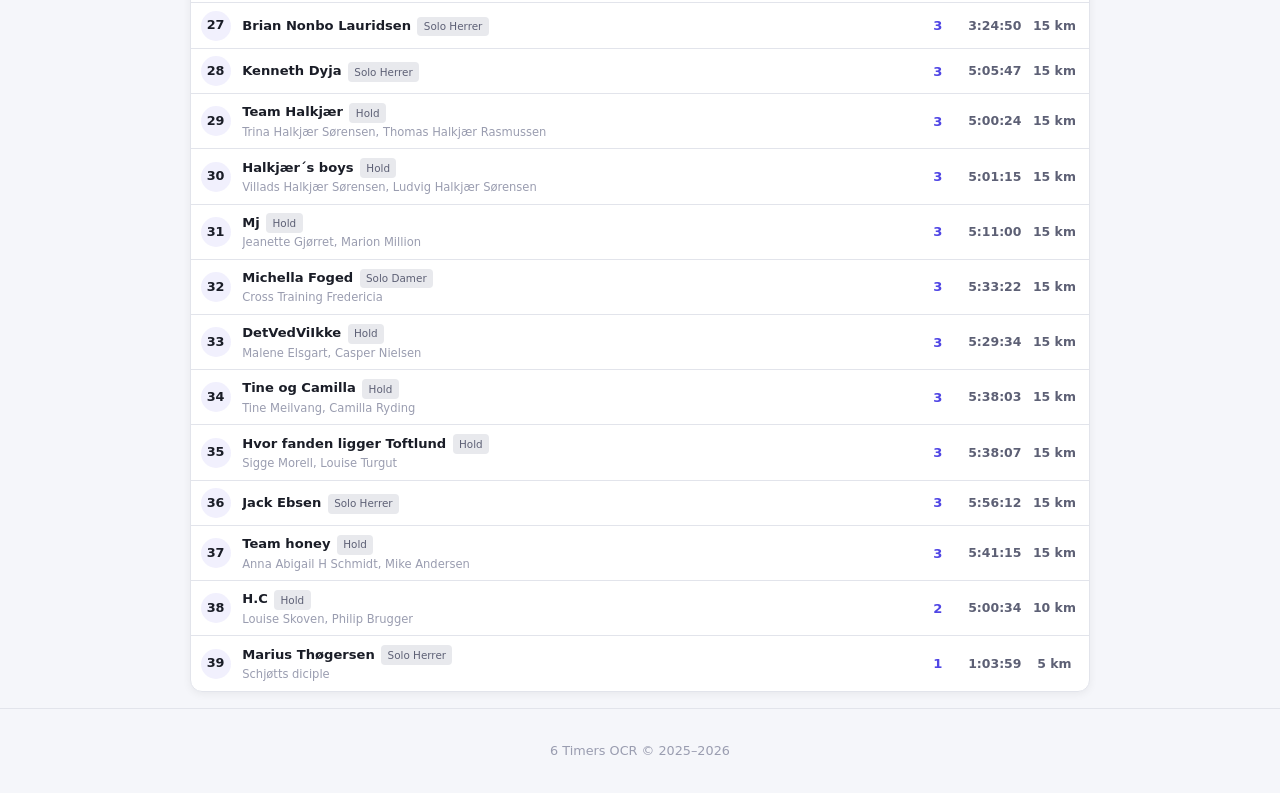
==== commit fd48aacf: "system preferred light/dark" ====
--- a/sommer-2025.html
+++ b/sommer-2025.html
@@ -1,5 +1,5 @@
 <!doctype html>
-<html lang="da" data-theme="dark">
+<html lang="da">
   <head>
     <meta charset="UTF-8" />
     <meta name="viewport" content="width=device-width, initial-scale=1.0" />
--- a/styles.css
+++ b/styles.css
@@ -9,6 +9,64 @@
   --shadow-md: 0 4px 12px rgba(0, 0, 0, 0.12);
   --shadow-lg: 0 8px 30px rgba(0, 0, 0, 0.18);
   --max-width: 900px;
+
+  /* Default to dark theme variables (applied before JS) */
+  --bg-primary: #0f1117;
+  --bg-secondary: #1a1d27;
+  --bg-card: #1e2130;
+  --bg-card-hover: #252839;
+  --bg-overlay: rgba(0, 0, 0, 0.7);
+  --bg-detail: #1a1d27;
+  --text-primary: #e8e9ed;
+  --text-secondary: #9a9db0;
+  --text-muted: #5d6075;
+  --accent: #6c63ff;
+  --accent-hover: #5a52e0;
+  --accent-glow: rgba(108, 99, 255, 0.25);
+  --border: #2a2d3a;
+  --border-hover: #3d4155;
+  --pill-bg: #252839;
+  --pill-active-bg: var(--accent);
+  --pill-active-text: #fff;
+  --tab-bg: transparent;
+  --tab-active-bg: var(--bg-card);
+  --tab-border: var(--accent);
+  --rank-bg: rgba(108, 99, 255, 0.12);
+  --scrollbar-track: #1a1d27;
+  --scrollbar-thumb: #2a2d3a;
+  --header-bg: linear-gradient(135deg, #1a1d27 0%, #0f1117 100%);
+  --shadow-card: 0 2px 8px rgba(0, 0, 0, 0.3);
+}
+
+/* System preference: light → apply light defaults before JS */
+@media (prefers-color-scheme: light) {
+  :root {
+    --bg-primary: #f5f6fa;
+    --bg-secondary: #ffffff;
+    --bg-card: #ffffff;
+    --bg-card-hover: #f0f1f5;
+    --bg-overlay: rgba(0, 0, 0, 0.4);
+    --bg-detail: #ffffff;
+    --text-primary: #1a1d27;
+    --text-secondary: #5d6075;
+    --text-muted: #9a9db0;
+    --accent: #5046e5;
+    --accent-hover: #4338ca;
+    --accent-glow: rgba(80, 70, 229, 0.15);
+    --border: #e2e4eb;
+    --border-hover: #c8cad5;
+    --pill-bg: #e8e9ed;
+    --pill-active-bg: var(--accent);
+    --pill-active-text: #fff;
+    --tab-bg: transparent;
+    --tab-active-bg: var(--bg-card);
+    --tab-border: var(--accent);
+    --rank-bg: rgba(80, 70, 229, 0.08);
+    --scrollbar-track: #f0f1f5;
+    --scrollbar-thumb: #d1d3dc;
+    --header-bg: linear-gradient(135deg, #ffffff 0%, #f5f6fa 100%);
+    --shadow-card: 0 2px 8px rgba(0, 0, 0, 0.06);
+  }
 }
 
 /* ---------- DARK THEME (default) ---------- */
@@ -170,6 +228,26 @@
   transform: scale(1);
 }
 
+/* Before JS sets data-theme, use system preference for icons */
+:root:not([data-theme]) .theme-toggle .sun {
+  opacity: 1;
+  transform: scale(1);
+}
+:root:not([data-theme]) .theme-toggle .moon {
+  opacity: 0;
+  transform: scale(0.5);
+}
+@media (prefers-color-scheme: light) {
+  :root:not([data-theme]) .theme-toggle .sun {
+    opacity: 0;
+    transform: scale(0.5);
+  }
+  :root:not([data-theme]) .theme-toggle .moon {
+    opacity: 1;
+    transform: scale(1);
+  }
+}
+
 /* ===== Site Header ===== */
 .site-header {
   width: 100%;
@@ -852,8 +930,6 @@
   border-radius: 999px;
 }
 
-
-
 /* ===== Landing Page ===== */
 .landing-events {
   width: 100%;
